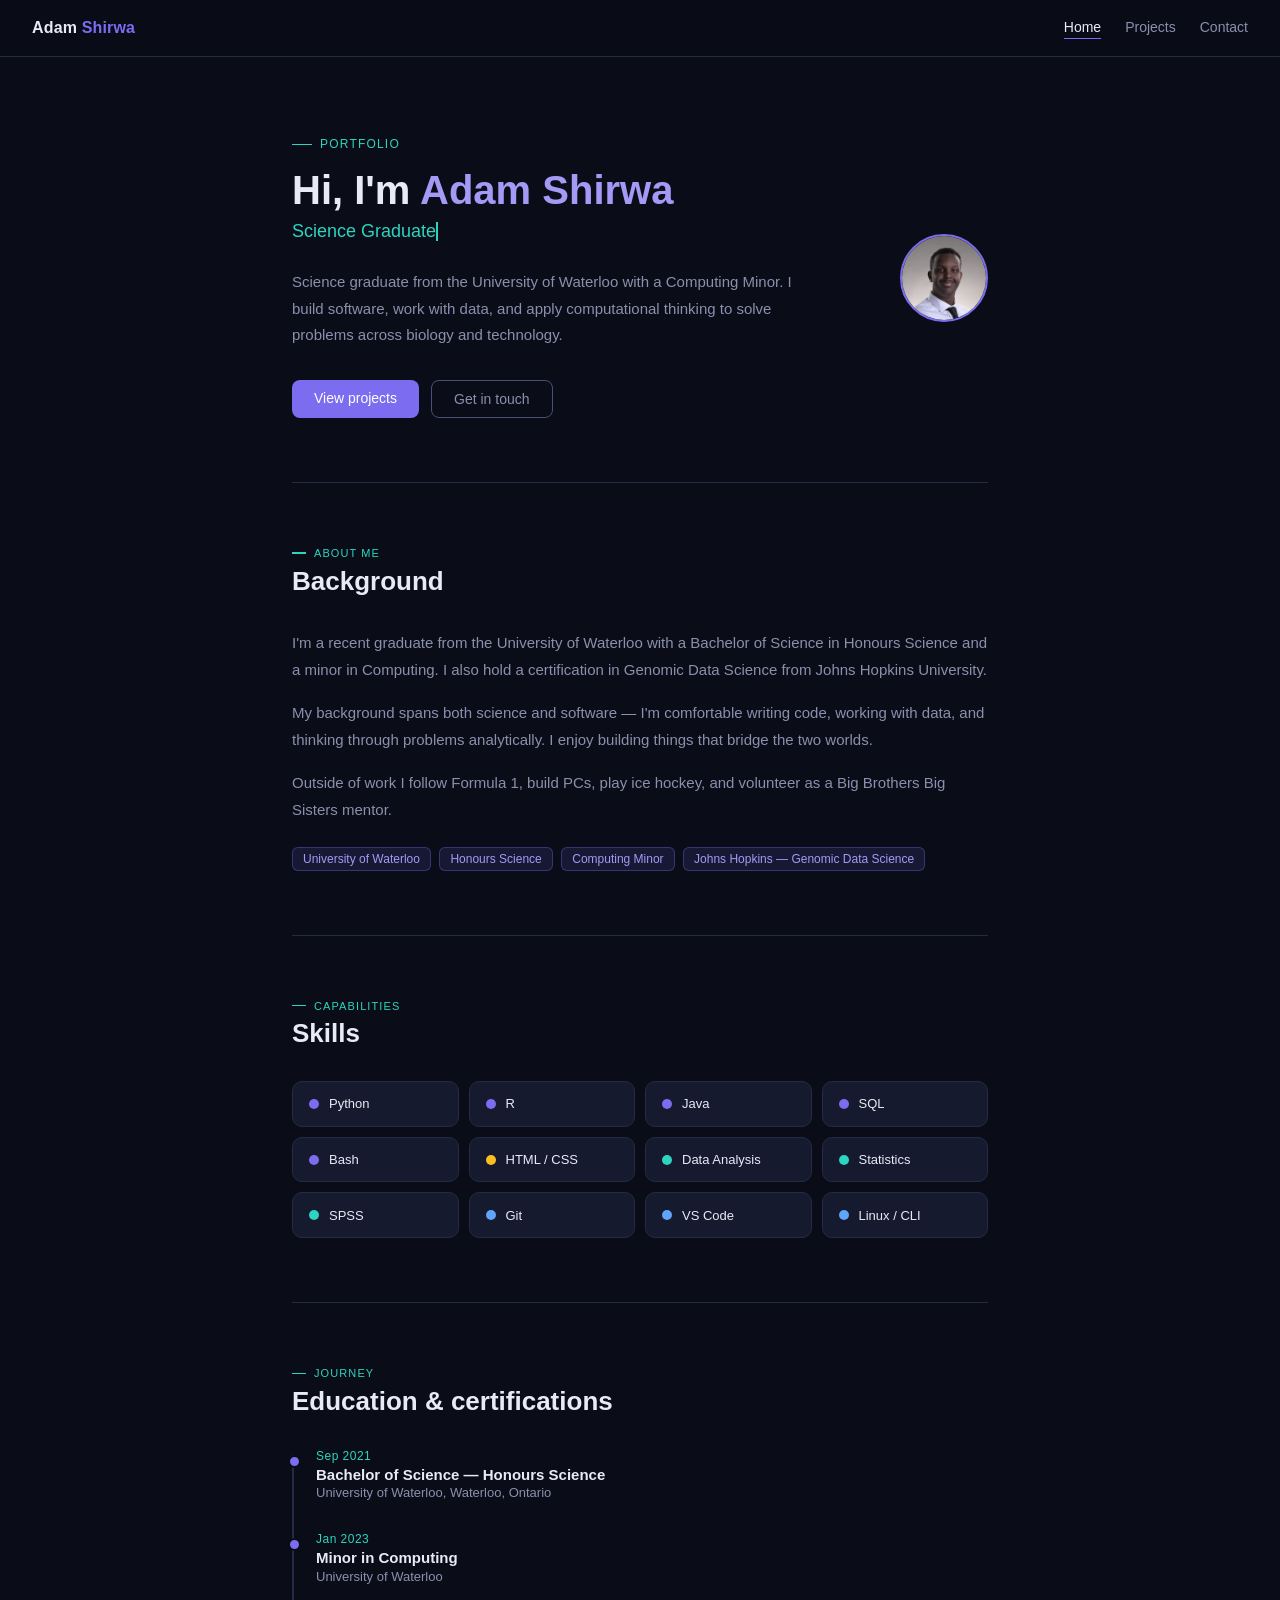
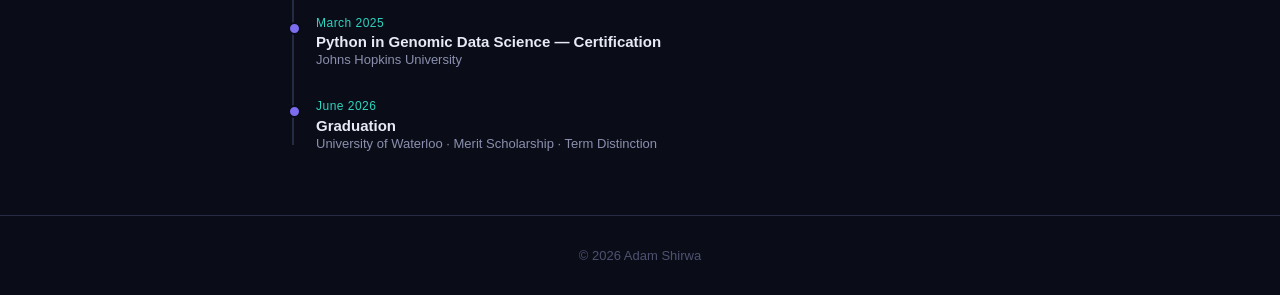
==== index.html @ c2995021 "Rebalance site toward CS/science, remove bioinformatics tools from skills" ====
<!DOCTYPE html>
<html lang="en">
<head>
  <meta charset="UTF-8">
  <meta name="viewport" content="width=device-width, initial-scale=1.0">
  <title>Adam Shirwa</title>
  <link rel="stylesheet" href="style.css">
  <link rel="icon" type="image/svg+xml" href="favicon.svg">
</head>
<body>
  <nav>
    <a href="index.html" class="nav-logo">Adam <span>Shirwa</span></a>
    <div class="nav-links">
      <a href="index.html" class="active">Home</a>
      <a href="projects.html">Projects</a>
      <a href="contact.html">Contact</a>
    </div>
  </nav>

  <main>
    <section class="hero">
      <div class="hero-content">
        <p class="hero-label">Portfolio</p>
        <h1>Hi, I'm <span class="name">Adam Shirwa</span></h1>
        <p class="hero-role"><span id="typed"></span><span class="cursor"></span></p>
        <p class="hero-sub">Science graduate from the University of Waterloo with a Computing Minor. I build software, work with data, and apply computational thinking to solve problems across biology and technology.</p>
        <div class="hero-btns">
          <a href="projects.html" class="btn-primary">View projects</a>
          <a href="contact.html" class="btn-outline">Get in touch</a>
        </div>
      </div>
      <img src="profile.jpg" alt="Adam Shirwa" class="hero-photo" onerror="this.outerHTML='<div class=\'hero-photo-placeholder\'>AS</div>'">
    </section>

    <hr class="divider">

    <section class="about fade-in">
      <p class="section-label">About me</p>
      <h2 class="section-title">Background</h2>
      <div class="about-text">
        <p>I'm a recent graduate from the University of Waterloo with a Bachelor of Science in Honours Science and a minor in Computing. I also hold a certification in Genomic Data Science from Johns Hopkins University.</p>
        <p>My background spans both science and software — I'm comfortable writing code, working with data, and thinking through problems analytically. I enjoy building things that bridge the two worlds.</p>
        <p>Outside of work I follow Formula 1, build PCs, play ice hockey, and volunteer as a Big Brothers Big Sisters mentor.</p>
        <div class="badges">
          <span class="badge">University of Waterloo</span>
          <span class="badge">Honours Science</span>
          <span class="badge">Computing Minor</span>
          <span class="badge">Johns Hopkins — Genomic Data Science</span>
        </div>
      </div>
    </section>

    <hr class="divider">

    <section class="fade-in">
      <p class="section-label">Capabilities</p>
      <h2 class="section-title">Skills</h2>
      <div class="skills-grid">
        <div class="skill-card"><span class="skill-dot purple"></span><span class="skill-name">Python</span></div>
        <div class="skill-card"><span class="skill-dot purple"></span><span class="skill-name">R</span></div>
        <div class="skill-card"><span class="skill-dot purple"></span><span class="skill-name">Java</span></div>
        <div class="skill-card"><span class="skill-dot purple"></span><span class="skill-name">SQL</span></div>
        <div class="skill-card"><span class="skill-dot purple"></span><span class="skill-name">Bash</span></div>
        <div class="skill-card"><span class="skill-dot amber"></span><span class="skill-name">HTML / CSS</span></div>
        <div class="skill-card"><span class="skill-dot teal"></span><span class="skill-name">Data Analysis</span></div>
        <div class="skill-card"><span class="skill-dot teal"></span><span class="skill-name">Statistics</span></div>
        <div class="skill-card"><span class="skill-dot teal"></span><span class="skill-name">SPSS</span></div>
        <div class="skill-card"><span class="skill-dot blue"></span><span class="skill-name">Git</span></div>
        <div class="skill-card"><span class="skill-dot blue"></span><span class="skill-name">VS Code</span></div>
        <div class="skill-card"><span class="skill-dot blue"></span><span class="skill-name">Linux / CLI</span></div>
      </div>
    </section>

    <hr class="divider">

    <section class="fade-in">
      <p class="section-label">Journey</p>
      <h2 class="section-title">Education & certifications</h2>
      <div class="timeline">
        <div class="timeline-item">
          <p class="timeline-date">Sep 2021</p>
          <p class="timeline-title">Bachelor of Science — Honours Science</p>
          <p class="timeline-sub">University of Waterloo, Waterloo, Ontario</p>
        </div>
        <div class="timeline-item">
          <p class="timeline-date">Jan 2023</p>
          <p class="timeline-title">Minor in Computing</p>
          <p class="timeline-sub">University of Waterloo</p>
        </div>
        <div class="timeline-item">
          <p class="timeline-date">March 2025</p>
          <p class="timeline-title">Python in Genomic Data Science — Certification</p>
          <p class="timeline-sub">Johns Hopkins University</p>
        </div>
        <div class="timeline-item">
          <p class="timeline-date">June 2026</p>
          <p class="timeline-title">Graduation</p>
          <p class="timeline-sub">University of Waterloo · Merit Scholarship · Term Distinction</p>
        </div>
      </div>
    </section>
  </main>

  <footer>
    <p>© 2026 Adam Shirwa</p>
  </footer>

  <script>
    const roles = ['Science Graduate', 'Software Developer', 'Data Analyst', 'Computational Thinker'];
    let roleIndex = 0, charIndex = 0, deleting = false;
    const el = document.getElementById('typed');

    function type() {
      const word = roles[roleIndex];
      if (!deleting) {
        el.textContent = word.slice(0, ++charIndex);
        if (charIndex === word.length) { deleting = true; setTimeout(type, 1800); return; }
      } else {
        el.textContent = word.slice(0, --charIndex);
        if (charIndex === 0) { deleting = false; roleIndex = (roleIndex + 1) % roles.length; }
      }
      setTimeout(type, deleting ? 45 : 80);
    }
    type();

    const observer = new IntersectionObserver(entries => {
      entries.forEach(e => { if (e.isIntersecting) { e.target.classList.add('visible'); observer.unobserve(e.target); } });
    }, { threshold: 0.12 });
    document.querySelectorAll('.fade-in').forEach(el => observer.observe(el));
  </script>
</body>
</html>
---- style.css ----
:root {
  --bg: #0a0d18;
  --surface: #111425;
  --card: #161a2e;
  --border: #252a45;
  --border-hover: #4a4f7a;
  --accent: #7c6cf0;
  --accent-light: #a599f5;
  --teal: #2dd4bf;
  --text-primary: #e8eaf6;
  --text-secondary: #8b8fad;
  --text-muted: #4e5270;
}

* { box-sizing: border-box; margin: 0; padding: 0; }

html { scroll-behavior: smooth; }

body {
  font-family: -apple-system, BlinkMacSystemFont, 'Segoe UI', sans-serif;
  background: var(--bg);
  color: var(--text-primary);
  min-height: 100vh;
  display: flex;
  flex-direction: column;
}

nav {
  display: flex;
  justify-content: space-between;
  align-items: center;
  padding: 1.2rem 2rem;
  border-bottom: 0.5px solid var(--border);
  position: sticky;
  top: 0;
  background: rgba(10, 13, 24, 0.92);
  backdrop-filter: blur(12px);
  z-index: 10;
}

.nav-logo {
  font-size: 16px;
  font-weight: 600;
  color: var(--text-primary);
  text-decoration: none;
  letter-spacing: 0.01em;
}

.nav-logo span { color: var(--accent); }

.nav-links { display: flex; gap: 1.5rem; }

.nav-links a {
  font-size: 14px;
  color: var(--text-secondary);
  text-decoration: none;
  transition: color 0.2s;
  position: relative;
  padding-bottom: 2px;
}

.nav-links a::after {
  content: '';
  position: absolute;
  bottom: -2px;
  left: 0;
  width: 0;
  height: 1.5px;
  background: var(--accent);
  transition: width 0.2s;
}

.nav-links a:hover { color: var(--text-primary); }
.nav-links a:hover::after,
.nav-links a.active::after { width: 100%; }
.nav-links a.active { color: var(--text-primary); }

main {
  flex: 1;
  max-width: 760px;
  margin: 0 auto;
  width: 100%;
  padding: 0 2rem;
}

.hero {
  padding: 5rem 0 4rem;
  display: grid;
  grid-template-columns: 1fr auto;
  gap: 2.5rem;
  align-items: center;
}

.hero-content { min-width: 0; }

.hero-label {
  font-size: 12px;
  color: var(--teal);
  letter-spacing: 0.1em;
  text-transform: uppercase;
  margin-bottom: 1rem;
  display: flex;
  align-items: center;
  gap: 8px;
}

.hero-label::before {
  content: '';
  display: inline-block;
  width: 20px;
  height: 1.5px;
  background: var(--teal);
}

.hero h1 {
  font-size: 40px;
  font-weight: 600;
  line-height: 1.15;
  color: var(--text-primary);
  margin-bottom: 0.5rem;
}

.hero h1 .name { color: var(--accent-light); }

.hero-role {
  font-size: 18px;
  font-weight: 400;
  color: var(--teal);
  min-height: 28px;
  margin-bottom: 1.25rem;
}

.cursor {
  display: inline-block;
  width: 2px;
  height: 1.1em;
  background: var(--teal);
  vertical-align: text-bottom;
  animation: blink 0.9s step-end infinite;
}

@keyframes blink { 0%,100% { opacity: 1; } 50% { opacity: 0; } }

.hero-sub {
  font-size: 15px;
  color: var(--text-secondary);
  line-height: 1.75;
  max-width: 500px;
}

.hero-btns {
  display: flex;
  gap: 12px;
  margin-top: 2rem;
}

.hero-photo {
  width: 88px;
  height: 88px;
  border-radius: 50%;
  object-fit: cover;
  border: 2px solid var(--accent);
  flex-shrink: 0;
  align-self: center;
}

.hero-photo-placeholder {
  width: 88px;
  height: 88px;
  border-radius: 50%;
  background: var(--card);
  border: 2px solid var(--accent);
  display: flex;
  align-items: center;
  justify-content: center;
  font-size: 24px;
  font-weight: 600;
  color: var(--accent-light);
  flex-shrink: 0;
  align-self: center;
}

.btn-primary {
  background: var(--accent);
  color: #fff;
  border: none;
  padding: 10px 22px;
  border-radius: 8px;
  font-size: 14px;
  cursor: pointer;
  text-decoration: none;
  display: inline-block;
  transition: background 0.2s, transform 0.15s;
}

.btn-primary:hover { background: var(--accent-light); transform: translateY(-1px); }

.btn-outline {
  background: transparent;
  color: var(--text-secondary);
  border: 0.5px solid var(--border-hover);
  padding: 10px 22px;
  border-radius: 8px;
  font-size: 14px;
  cursor: pointer;
  text-decoration: none;
  display: inline-block;
  transition: border-color 0.2s, color 0.2s, transform 0.15s;
}

.btn-outline:hover { border-color: var(--accent); color: var(--text-primary); transform: translateY(-1px); }

.divider {
  border: none;
  border-top: 0.5px solid var(--border);
  margin: 0;
}

section { padding: 4rem 0; }

.section-label {
  font-size: 11px;
  color: var(--teal);
  text-transform: uppercase;
  letter-spacing: 0.1em;
  margin-bottom: 0.4rem;
  display: flex;
  align-items: center;
  gap: 8px;
}

.section-label::before {
  content: '';
  display: inline-block;
  width: 14px;
  height: 1.5px;
  background: var(--teal);
}

.section-title {
  font-size: 26px;
  font-weight: 600;
  color: var(--text-primary);
  margin-bottom: 2rem;
}

.about-text p {
  font-size: 15px;
  color: var(--text-secondary);
  line-height: 1.8;
}

.about-text p + p { margin-top: 1rem; }

.badges { margin-top: 1.25rem; }

.badge {
  display: inline-block;
  font-size: 12px;
  background: rgba(124, 108, 240, 0.12);
  color: var(--accent-light);
  border: 0.5px solid rgba(124, 108, 240, 0.35);
  padding: 4px 10px;
  border-radius: 6px;
  margin: 0.25rem 0.25rem 0 0;
}

.skills-grid {
  display: grid;
  grid-template-columns: repeat(auto-fill, minmax(140px, 1fr));
  gap: 10px;
  margin-top: 0;
}

.skill-card {
  background: var(--card);
  border: 0.5px solid var(--border);
  border-radius: 10px;
  padding: 0.9rem 1rem;
  display: flex;
  align-items: center;
  gap: 10px;
  transition: border-color 0.2s, transform 0.2s;
}

.skill-card:hover { border-color: var(--accent); transform: translateY(-2px); }

.skill-dot {
  width: 10px;
  height: 10px;
  min-width: 10px;
  min-height: 10px;
  border-radius: 50%;
  flex-shrink: 0;
  align-self: center;
  display: block;
}

.skill-dot.purple { background: var(--accent); }
.skill-dot.teal { background: var(--teal); }
.skill-dot.blue { background: #60a5fa; }
.skill-dot.amber { background: #fbbf24; }

.skill-name { font-size: 13px; color: var(--text-primary); font-weight: 500; }

.timeline { position: relative; padding-left: 1.5rem; }

.timeline::before {
  content: '';
  position: absolute;
  left: 0;
  top: 6px;
  bottom: 6px;
  width: 1.5px;
  background: var(--border);
}

.timeline-item {
  position: relative;
  padding-bottom: 2rem;
}

.timeline-item:last-child { padding-bottom: 0; }

.timeline-item::before {
  content: '';
  position: absolute;
  left: -1.5rem;
  top: 6px;
  width: 9px;
  height: 9px;
  border-radius: 50%;
  background: var(--accent);
  border: 2px solid var(--bg);
  transform: translateX(-4px);
}

.timeline-date {
  font-size: 12px;
  color: var(--teal);
  letter-spacing: 0.04em;
  margin-bottom: 0.2rem;
}

.timeline-title {
  font-size: 15px;
  font-weight: 600;
  color: var(--text-primary);
  margin-bottom: 0.15rem;
}

.timeline-sub {
  font-size: 13px;
  color: var(--text-secondary);
}

.project-card {
  background: var(--card);
  border: 0.5px solid var(--border);
  border-radius: 12px;
  padding: 1.5rem;
  margin-bottom: 1rem;
  transition: border-color 0.25s, box-shadow 0.25s, transform 0.2s;
}

.project-card:hover {
  border-color: var(--accent);
  box-shadow: 0 0 24px rgba(124, 108, 240, 0.12);
  transform: translateY(-2px);
}

.project-header {
  display: flex;
  justify-content: space-between;
  align-items: flex-start;
  margin-bottom: 0.75rem;
}

.project-name {
  font-size: 17px;
  font-weight: 600;
  color: var(--text-primary);
}

.project-tag {
  font-size: 11px;
  background: rgba(45, 212, 191, 0.1);
  color: var(--teal);
  border: 0.5px solid rgba(45, 212, 191, 0.3);
  padding: 3px 8px;
  border-radius: 4px;
  white-space: nowrap;
}

.project-desc {
  font-size: 14px;
  color: var(--text-secondary);
  line-height: 1.65;
}

.project-placeholder { opacity: 0.4; border-style: dashed; }
.project-placeholder:hover { transform: none; box-shadow: none; border-color: var(--border); }

.project-bullets {
  margin: 0.75rem 0 0 1.1rem;
  display: flex;
  flex-direction: column;
  gap: 0.4rem;
}

.project-bullets li {
  font-size: 14px;
  color: var(--text-secondary);
  line-height: 1.6;
}

.project-tools { margin-top: 1rem; }

.project-link {
  display: inline-flex;
  align-items: center;
  gap: 6px;
  margin-top: 1rem;
  font-size: 13px;
  color: var(--accent-light);
  text-decoration: none;
  transition: color 0.2s;
}

.project-link:hover { color: var(--teal); }

.contact-links {
  display: grid;
  grid-template-columns: 1fr 1fr;
  gap: 12px;
  margin-bottom: 2rem;
}

.contact-link-card {
  background: var(--card);
  border: 0.5px solid var(--border);
  border-radius: 10px;
  padding: 1rem 1.25rem;
  display: flex;
  align-items: center;
  gap: 12px;
  text-decoration: none;
  transition: border-color 0.2s, box-shadow 0.2s;
}

.contact-link-card:hover {
  border-color: var(--accent);
  box-shadow: 0 0 16px rgba(124, 108, 240, 0.1);
}

.contact-icon {
  width: 36px;
  height: 36px;
  border-radius: 8px;
  background: rgba(124, 108, 240, 0.12);
  display: flex;
  align-items: center;
  justify-content: center;
  font-size: 18px;
  flex-shrink: 0;
}

.contact-label { font-size: 13px; color: var(--text-muted); }
.contact-value { font-size: 14px; color: var(--text-primary); font-weight: 500; }

.form-group { margin-bottom: 1rem; }

.form-group label {
  display: block;
  font-size: 13px;
  color: var(--text-secondary);
  margin-bottom: 6px;
}

.form-group input,
.form-group textarea {
  width: 100%;
  background: var(--card);
  border: 0.5px solid var(--border);
  border-radius: 8px;
  padding: 10px 14px;
  font-size: 14px;
  color: var(--text-primary);
  font-family: inherit;
  outline: none;
  transition: border-color 0.2s;
}

.form-group input:focus,
.form-group textarea:focus { border-color: var(--accent); }

.form-group textarea { resize: vertical; min-height: 120px; }

.form-submit {
  background: var(--accent);
  color: #fff;
  border: none;
  padding: 10px 24px;
  border-radius: 8px;
  font-size: 14px;
  cursor: pointer;
  font-family: inherit;
  transition: background 0.2s;
}

.form-submit:hover { background: var(--accent-light); }

.success-msg {
  display: none;
  font-size: 14px;
  color: var(--teal);
  margin-top: 0.75rem;
}

footer {
  border-top: 0.5px solid var(--border);
  text-align: center;
  padding: 2rem;
  font-size: 13px;
  color: var(--text-muted);
}

.fade-in {
  opacity: 0;
  transform: translateY(22px);
  transition: opacity 0.55s ease, transform 0.55s ease;
}

.fade-in.visible {
  opacity: 1;
  transform: translateY(0);
}

@media (max-width: 600px) {
  .hero { grid-template-columns: 1fr; }
  .hero-photo, .hero-photo-placeholder { width: 72px; height: 72px; font-size: 22px; justify-self: start; order: -1; }
  .hero h1 { font-size: 28px; }
  .contact-links { grid-template-columns: 1fr; }
  .skills-grid { grid-template-columns: repeat(auto-fill, minmax(120px, 1fr)); }
}
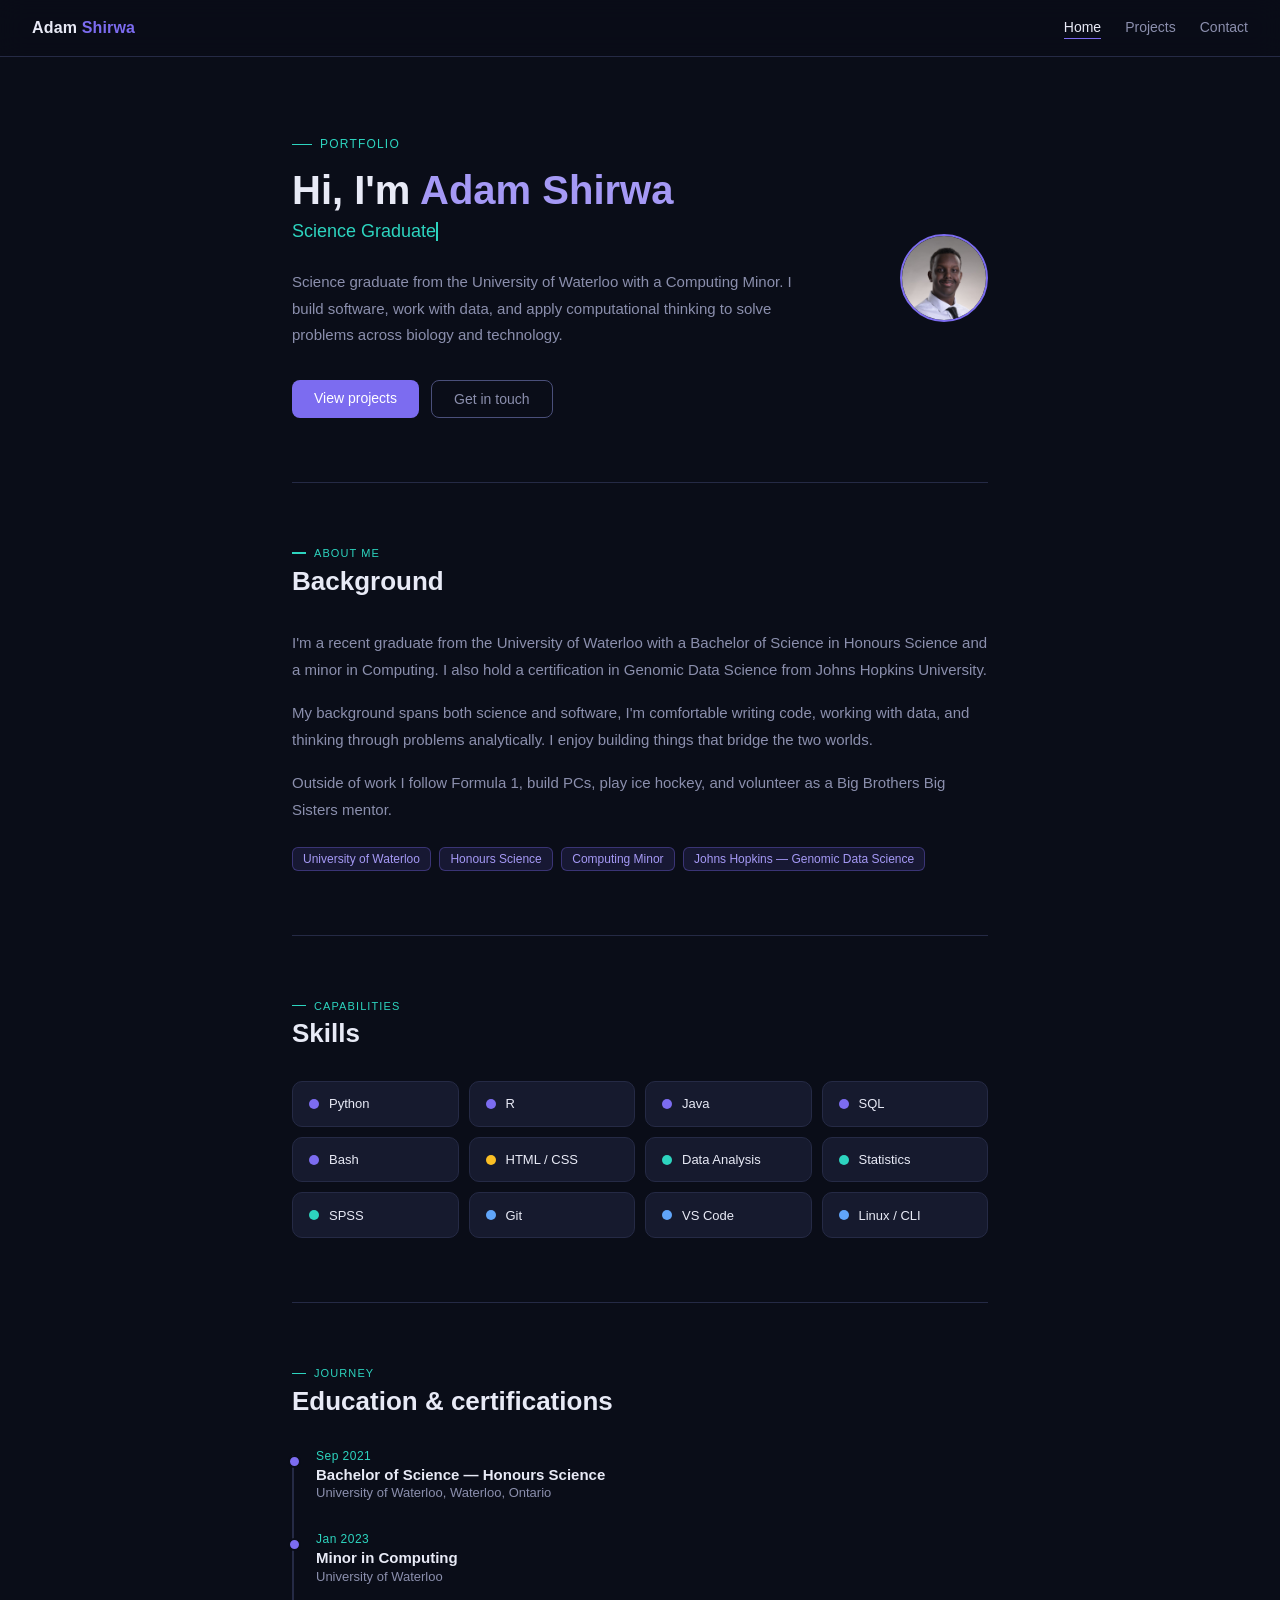
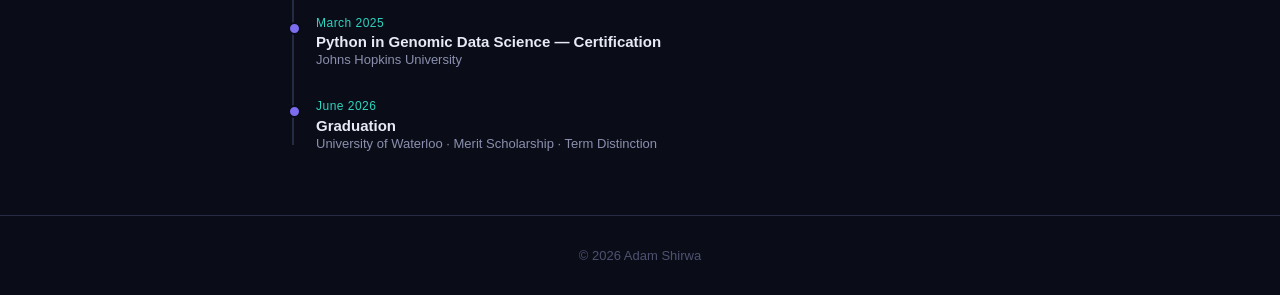
==== commit 12b79ad4: "Update index.html" ====
--- a/index.html
+++ b/index.html
@@ -39,7 +39,7 @@
       <h2 class="section-title">Background</h2>
       <div class="about-text">
         <p>I'm a recent graduate from the University of Waterloo with a Bachelor of Science in Honours Science and a minor in Computing. I also hold a certification in Genomic Data Science from Johns Hopkins University.</p>
-        <p>My background spans both science and software — I'm comfortable writing code, working with data, and thinking through problems analytically. I enjoy building things that bridge the two worlds.</p>
+        <p>My background spans both science and software, I'm comfortable writing code, working with data, and thinking through problems analytically. I enjoy building things that bridge the two worlds.</p>
         <p>Outside of work I follow Formula 1, build PCs, play ice hockey, and volunteer as a Big Brothers Big Sisters mentor.</p>
         <div class="badges">
           <span class="badge">University of Waterloo</span>
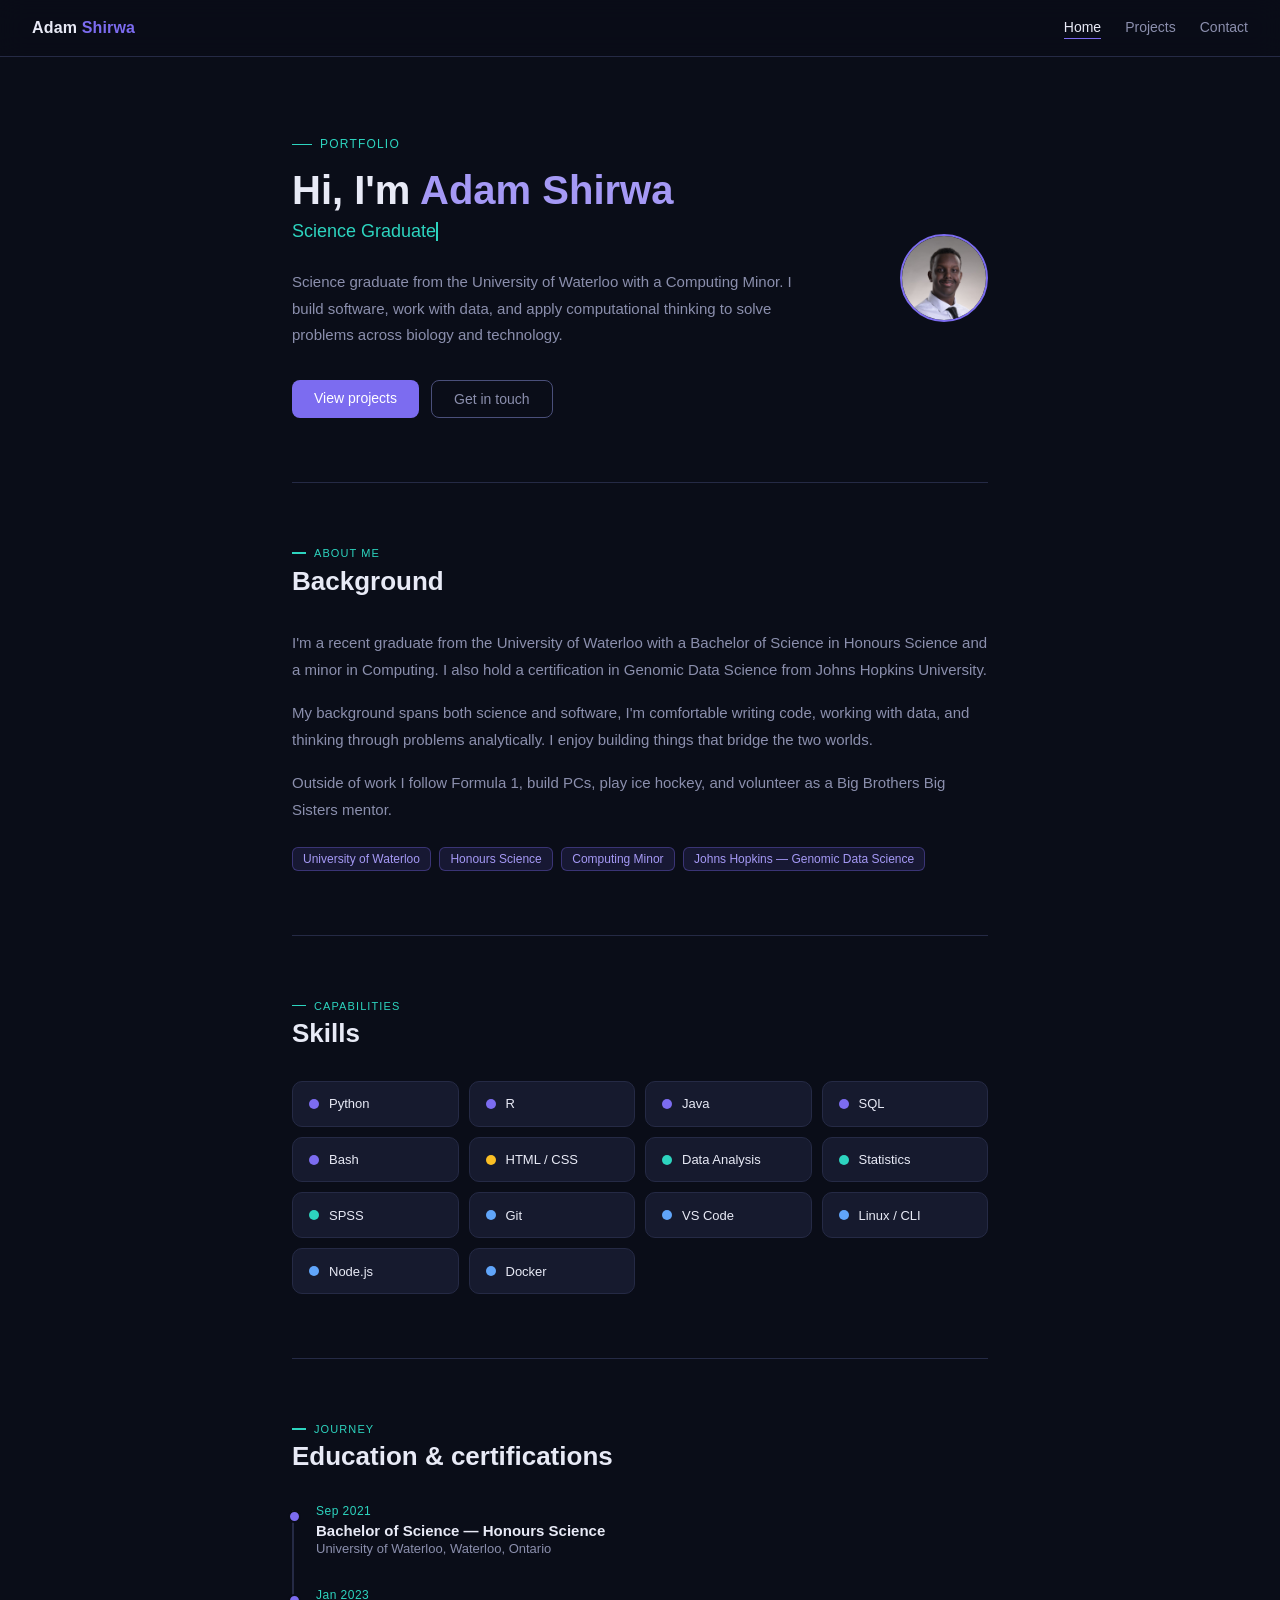
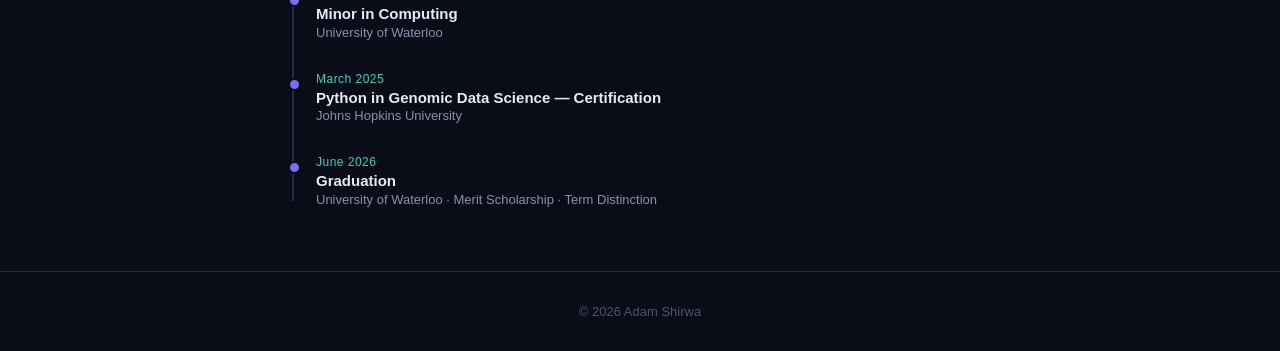
==== commit ca4cac16: "Add Radio Calico project and Node.js/Docker to skills" ====
--- a/index.html
+++ b/index.html
@@ -68,6 +68,8 @@
         <div class="skill-card"><span class="skill-dot blue"></span><span class="skill-name">Git</span></div>
         <div class="skill-card"><span class="skill-dot blue"></span><span class="skill-name">VS Code</span></div>
         <div class="skill-card"><span class="skill-dot blue"></span><span class="skill-name">Linux / CLI</span></div>
+        <div class="skill-card"><span class="skill-dot blue"></span><span class="skill-name">Node.js</span></div>
+        <div class="skill-card"><span class="skill-dot blue"></span><span class="skill-name">Docker</span></div>
       </div>
     </section>
 
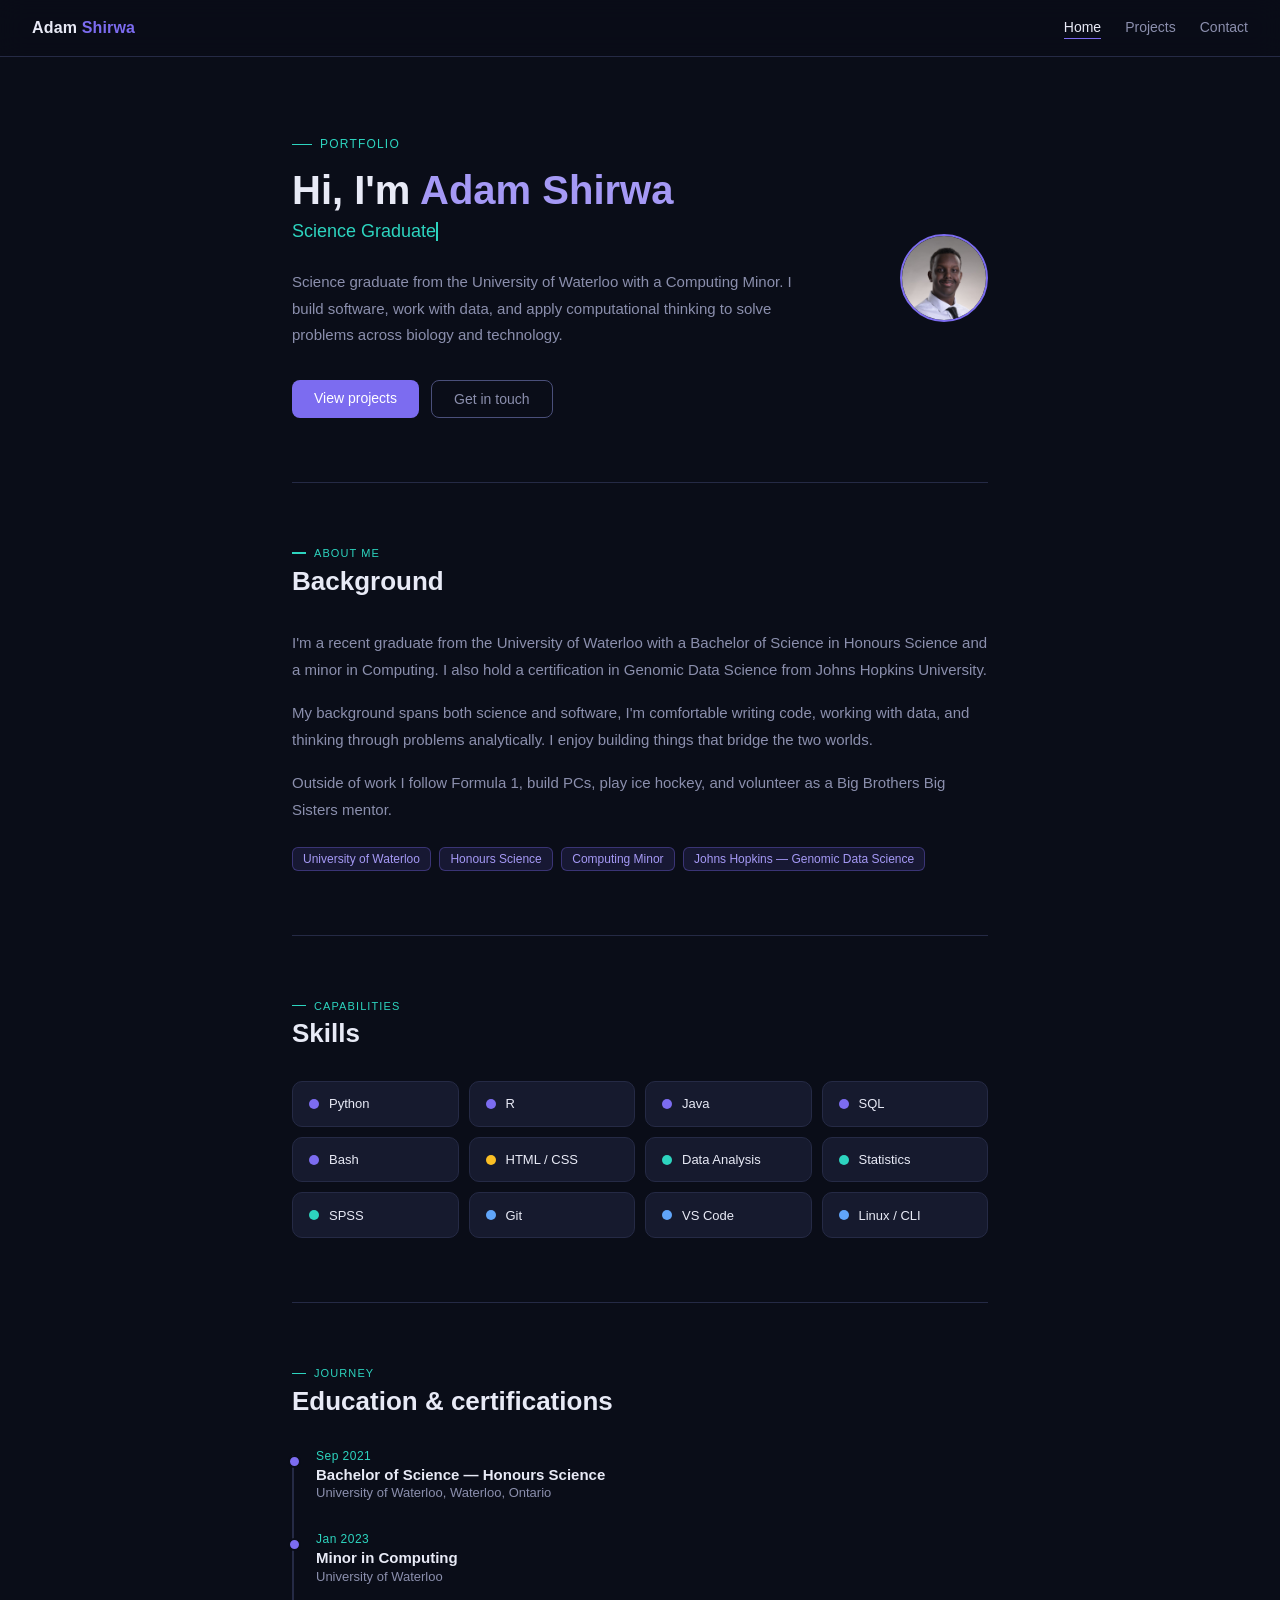
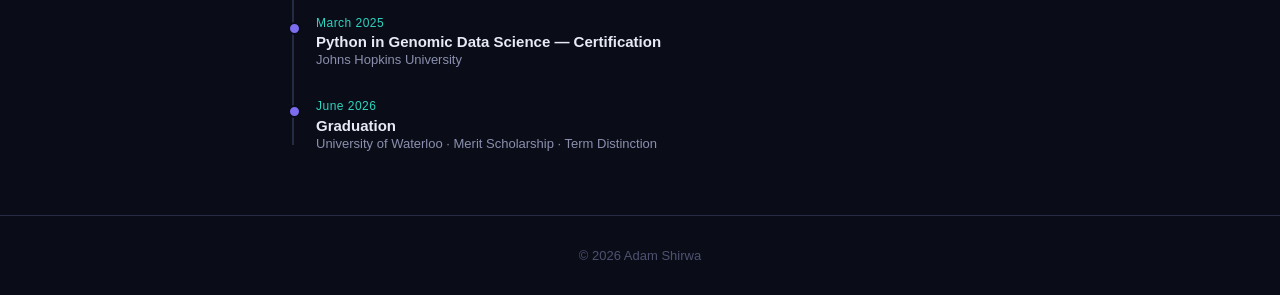
==== commit 6dc26c5a: "Reframe Radio Calico as AI-directed project, remove unearned skills" ====
--- a/index.html
+++ b/index.html
@@ -68,8 +68,6 @@
         <div class="skill-card"><span class="skill-dot blue"></span><span class="skill-name">Git</span></div>
         <div class="skill-card"><span class="skill-dot blue"></span><span class="skill-name">VS Code</span></div>
         <div class="skill-card"><span class="skill-dot blue"></span><span class="skill-name">Linux / CLI</span></div>
-        <div class="skill-card"><span class="skill-dot blue"></span><span class="skill-name">Node.js</span></div>
-        <div class="skill-card"><span class="skill-dot blue"></span><span class="skill-name">Docker</span></div>
       </div>
     </section>
 
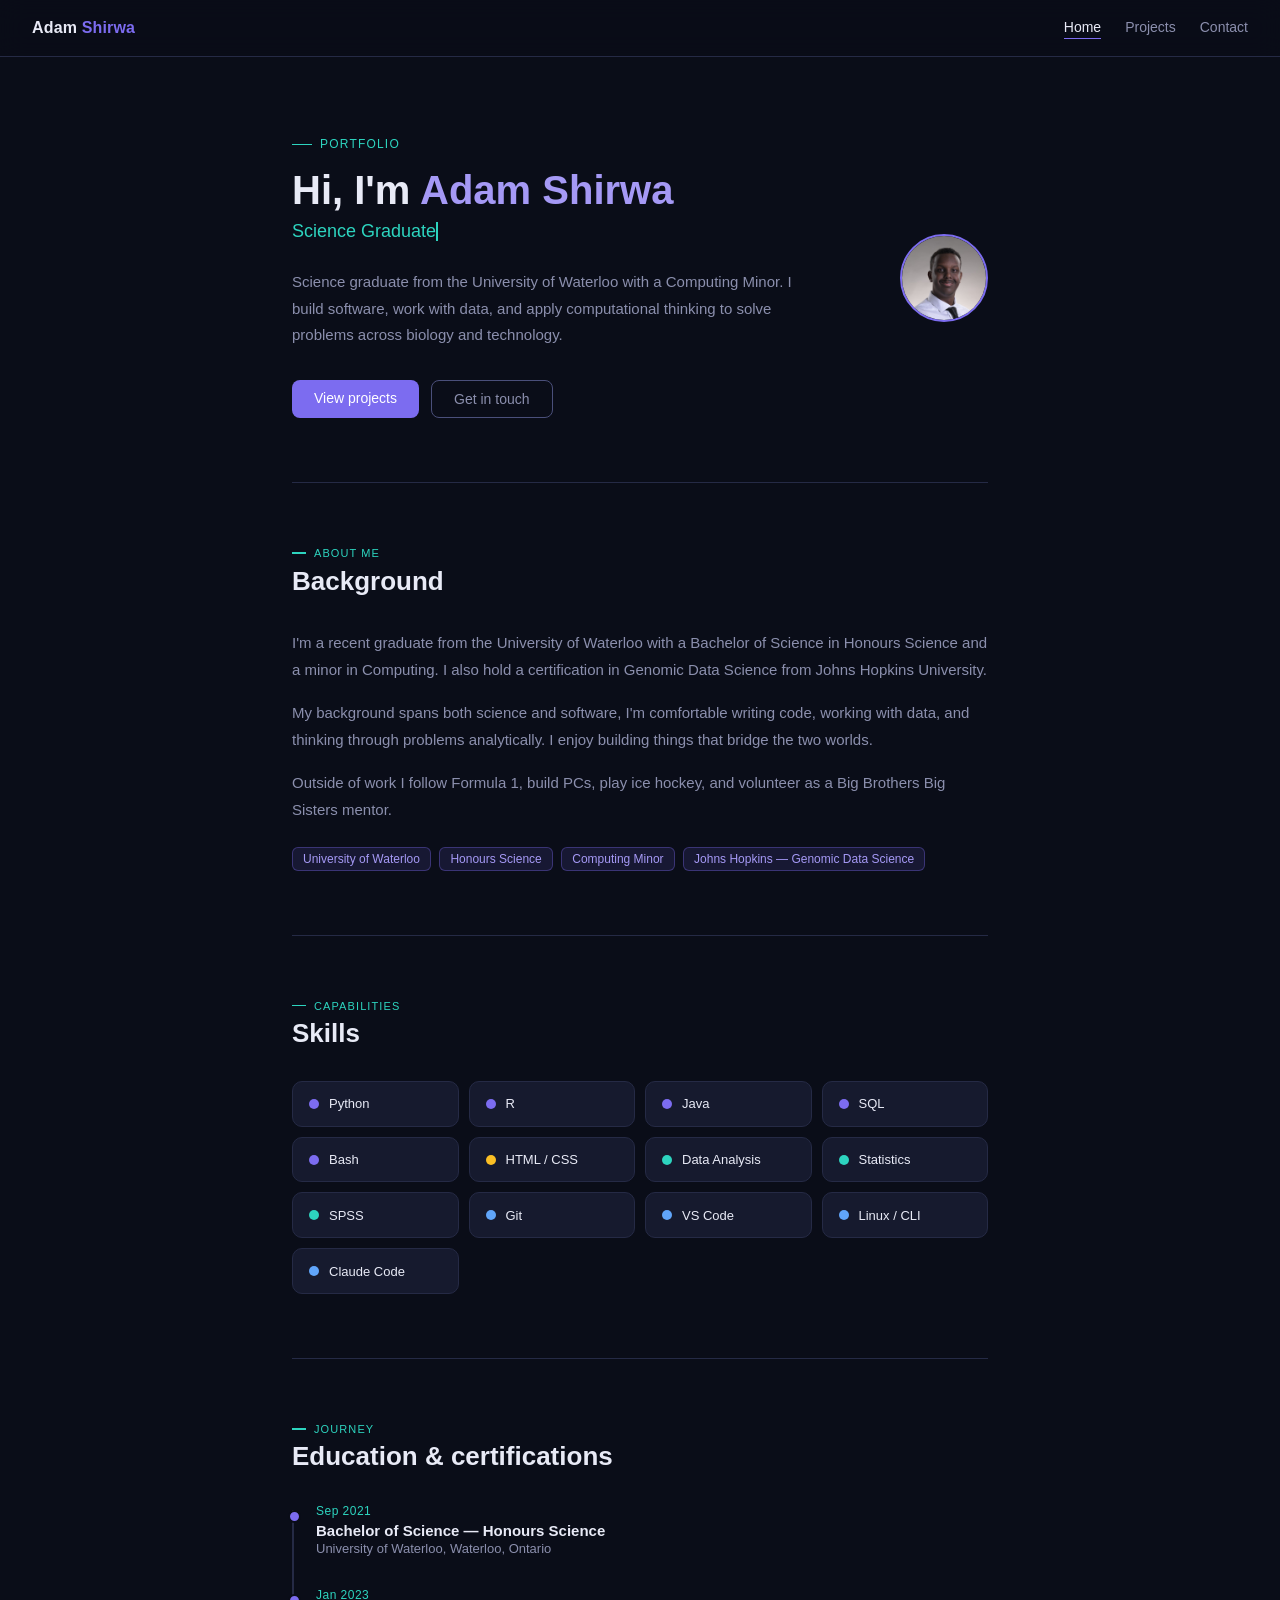
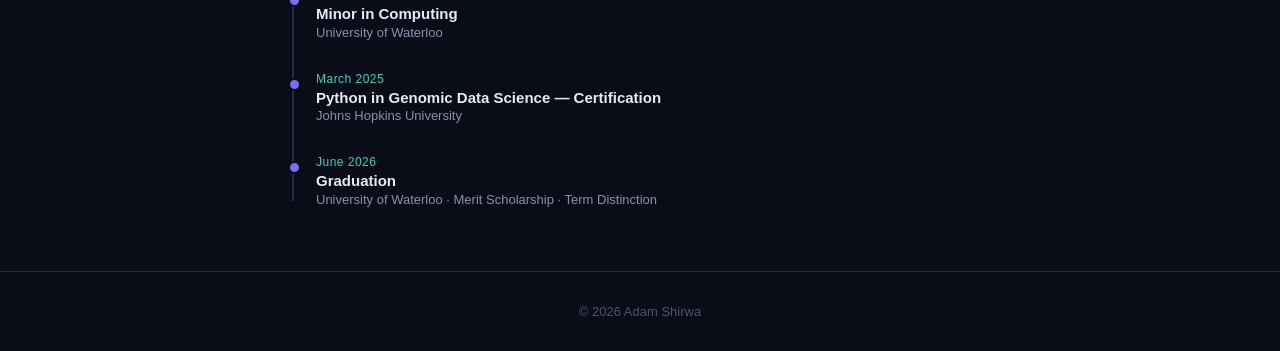
==== commit abad1c99: "Add Claude Code to skills" ====
--- a/index.html
+++ b/index.html
@@ -68,6 +68,7 @@
         <div class="skill-card"><span class="skill-dot blue"></span><span class="skill-name">Git</span></div>
         <div class="skill-card"><span class="skill-dot blue"></span><span class="skill-name">VS Code</span></div>
         <div class="skill-card"><span class="skill-dot blue"></span><span class="skill-name">Linux / CLI</span></div>
+        <div class="skill-card"><span class="skill-dot blue"></span><span class="skill-name">Claude Code</span></div>
       </div>
     </section>
 
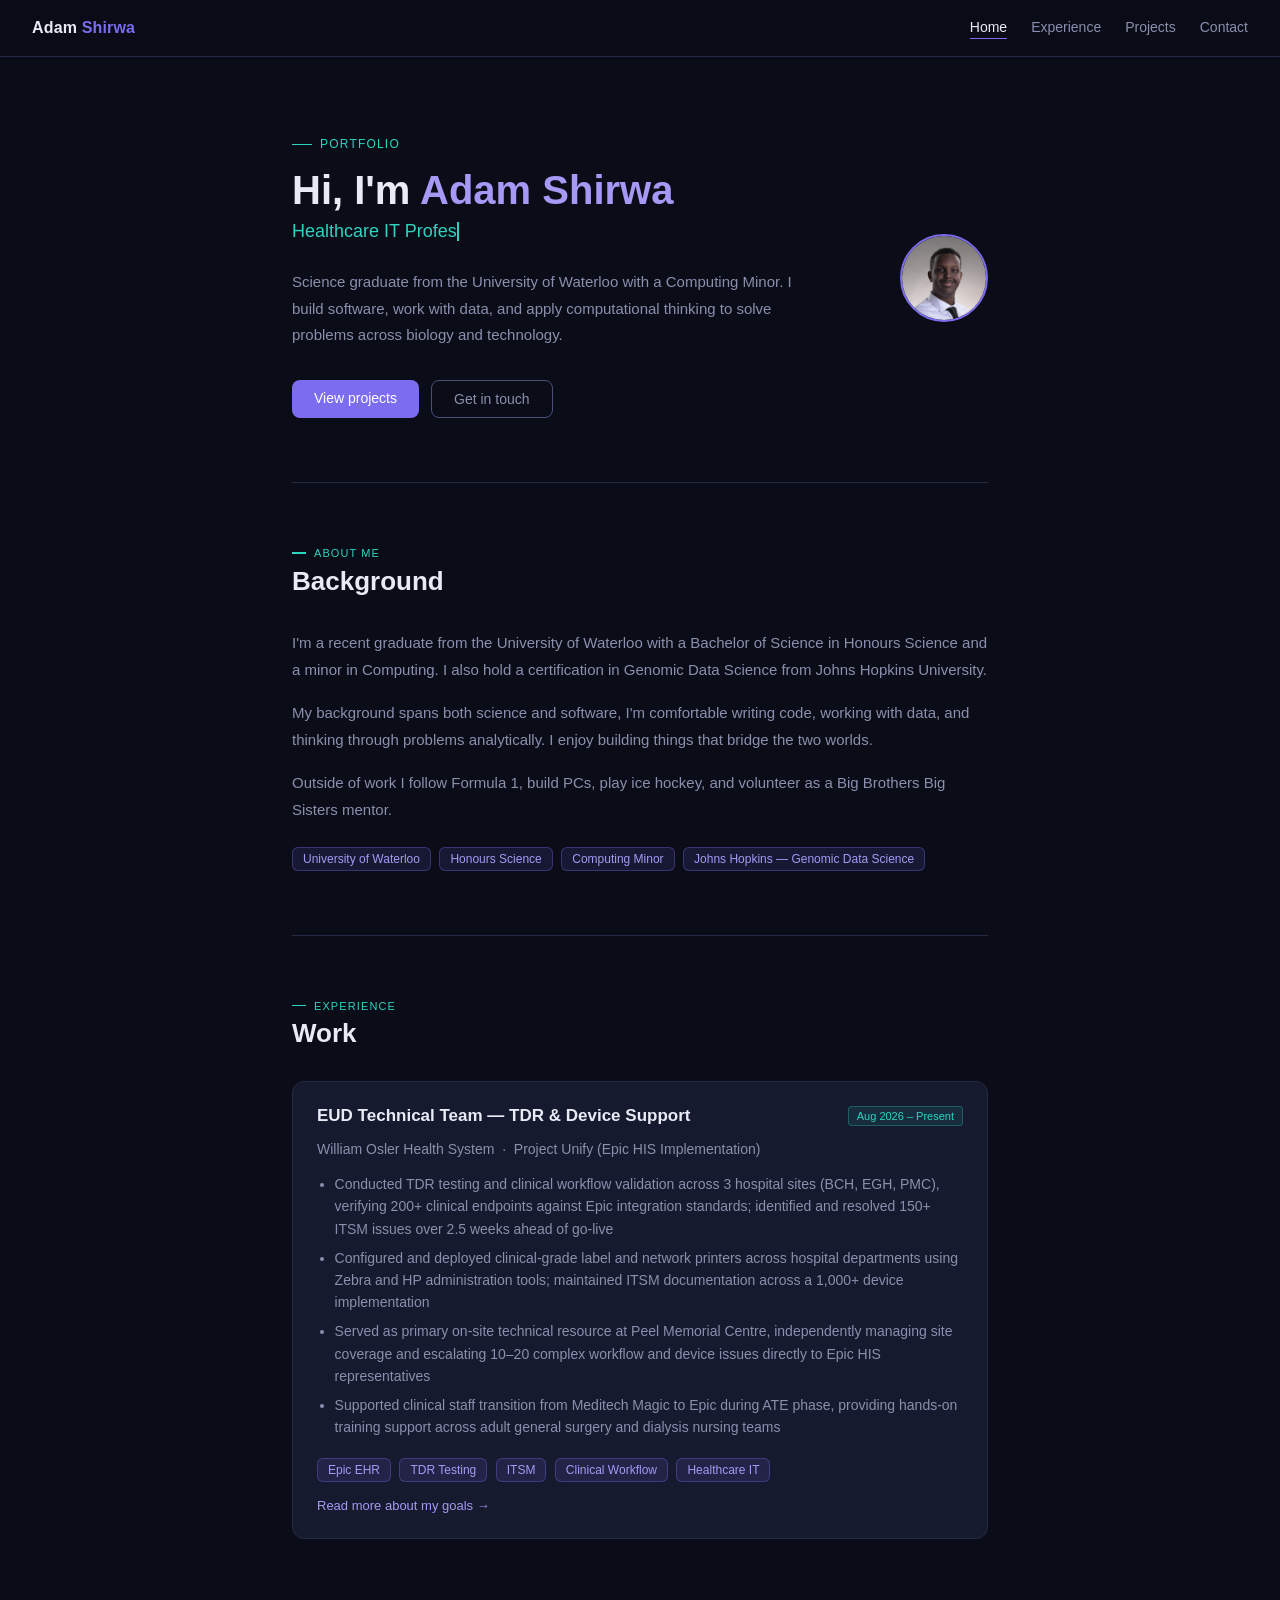
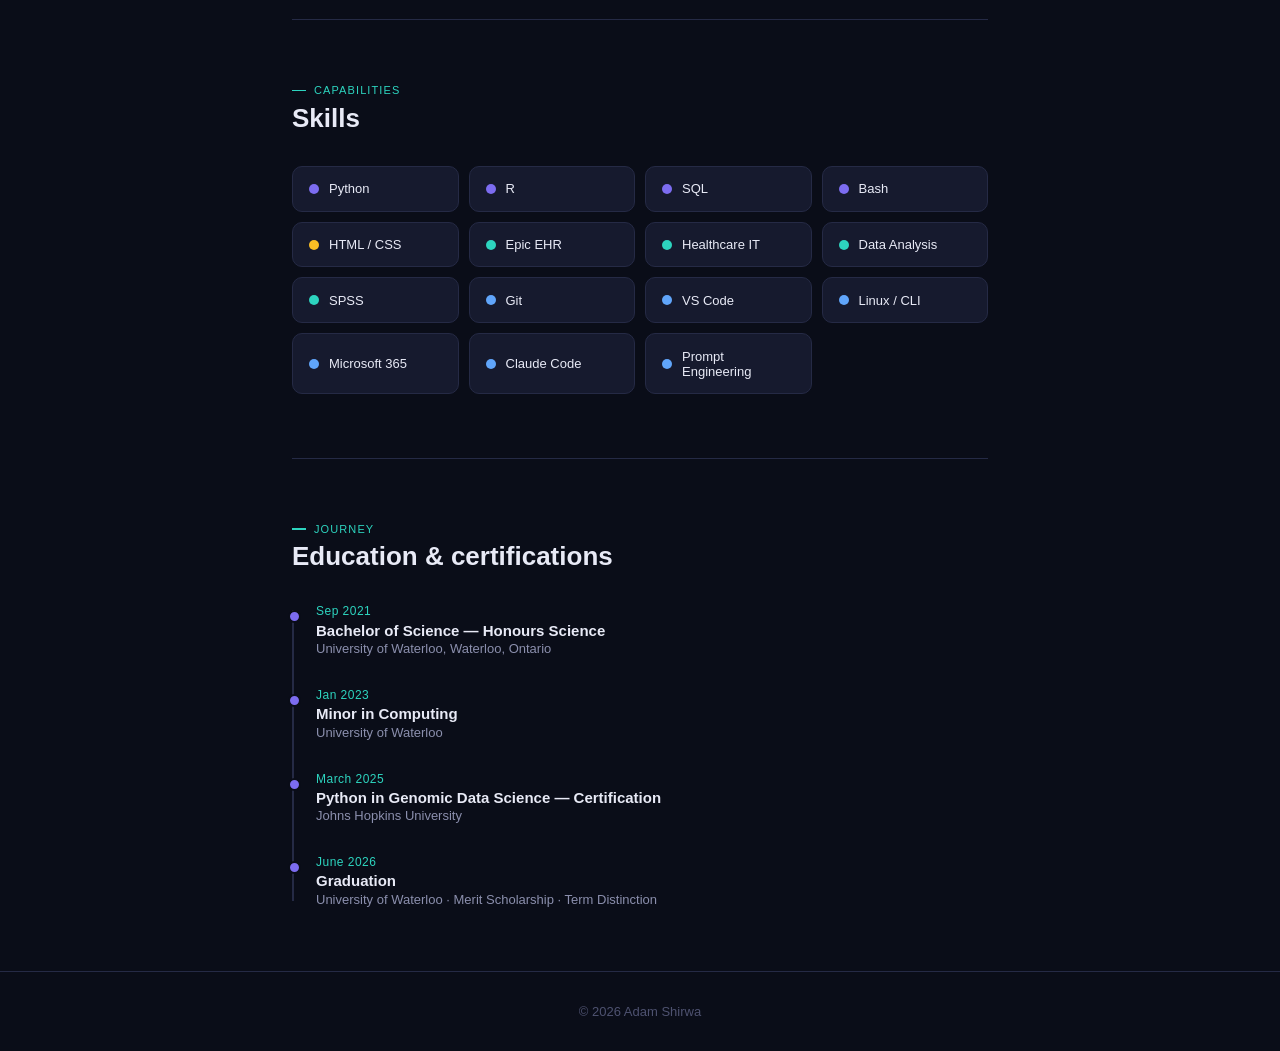
==== commit 1160e504: "Add work experience, Epic goal page, and update nav Co-Authored-By: Claude Sonnet 4.6 <noreply@anthr" ====
--- a/index.html
+++ b/index.html
@@ -12,6 +12,7 @@
     <a href="index.html" class="nav-logo">Adam <span>Shirwa</span></a>
     <div class="nav-links">
       <a href="index.html" class="active">Home</a>
+      <a href="work.html">Experience</a>
       <a href="projects.html">Projects</a>
       <a href="contact.html">Contact</a>
     </div>
@@ -53,22 +54,52 @@
     <hr class="divider">
 
     <section class="fade-in">
+      <p class="section-label">Experience</p>
+      <h2 class="section-title">Work</h2>
+      <div class="project-card">
+        <div class="project-header">
+          <span class="project-name">EUD Technical Team — TDR & Device Support</span>
+          <span class="project-tag">Aug 2026 – Present</span>
+        </div>
+        <p class="project-desc" style="margin-bottom:0.75rem;">William Osler Health System &nbsp;·&nbsp; Project Unify (Epic HIS Implementation)</p>
+        <ul class="project-bullets">
+          <li>Conducted TDR testing and clinical workflow validation across 3 hospital sites (BCH, EGH, PMC), verifying 200+ clinical endpoints against Epic integration standards; identified and resolved 150+ ITSM issues over 2.5 weeks ahead of go-live</li>
+          <li>Configured and deployed clinical-grade label and network printers across hospital departments using Zebra and HP administration tools; maintained ITSM documentation across a 1,000+ device implementation</li>
+          <li>Served as primary on-site technical resource at Peel Memorial Centre, independently managing site coverage and escalating 10–20 complex workflow and device issues directly to Epic HIS representatives</li>
+          <li>Supported clinical staff transition from Meditech Magic to Epic during ATE phase, providing hands-on training support across adult general surgery and dialysis nursing teams</li>
+        </ul>
+        <div class="project-tools" style="margin-top:1rem;">
+          <span class="badge">Epic EHR</span>
+          <span class="badge">TDR Testing</span>
+          <span class="badge">ITSM</span>
+          <span class="badge">Clinical Workflow</span>
+          <span class="badge">Healthcare IT</span>
+        </div>
+        <a class="project-link" href="work.html">Read more about my goals →</a>
+      </div>
+    </section>
+
+    <hr class="divider">
+
+    <section class="fade-in">
       <p class="section-label">Capabilities</p>
       <h2 class="section-title">Skills</h2>
       <div class="skills-grid">
         <div class="skill-card"><span class="skill-dot purple"></span><span class="skill-name">Python</span></div>
         <div class="skill-card"><span class="skill-dot purple"></span><span class="skill-name">R</span></div>
-        <div class="skill-card"><span class="skill-dot purple"></span><span class="skill-name">Java</span></div>
         <div class="skill-card"><span class="skill-dot purple"></span><span class="skill-name">SQL</span></div>
         <div class="skill-card"><span class="skill-dot purple"></span><span class="skill-name">Bash</span></div>
         <div class="skill-card"><span class="skill-dot amber"></span><span class="skill-name">HTML / CSS</span></div>
+        <div class="skill-card"><span class="skill-dot teal"></span><span class="skill-name">Epic EHR</span></div>
+        <div class="skill-card"><span class="skill-dot teal"></span><span class="skill-name">Healthcare IT</span></div>
         <div class="skill-card"><span class="skill-dot teal"></span><span class="skill-name">Data Analysis</span></div>
-        <div class="skill-card"><span class="skill-dot teal"></span><span class="skill-name">Statistics</span></div>
         <div class="skill-card"><span class="skill-dot teal"></span><span class="skill-name">SPSS</span></div>
         <div class="skill-card"><span class="skill-dot blue"></span><span class="skill-name">Git</span></div>
         <div class="skill-card"><span class="skill-dot blue"></span><span class="skill-name">VS Code</span></div>
         <div class="skill-card"><span class="skill-dot blue"></span><span class="skill-name">Linux / CLI</span></div>
+        <div class="skill-card"><span class="skill-dot blue"></span><span class="skill-name">Microsoft 365</span></div>
         <div class="skill-card"><span class="skill-dot blue"></span><span class="skill-name">Claude Code</span></div>
+        <div class="skill-card"><span class="skill-dot blue"></span><span class="skill-name">Prompt Engineering</span></div>
       </div>
     </section>
 
@@ -107,7 +138,7 @@
   </footer>
 
   <script>
-    const roles = ['Science Graduate', 'Software Developer', 'Data Analyst', 'Computational Thinker'];
+    const roles = ['Healthcare IT Professional', 'Science Graduate', 'Software Developer', 'Data Analyst'];
     let roleIndex = 0, charIndex = 0, deleting = false;
     const el = document.getElementById('typed');
 
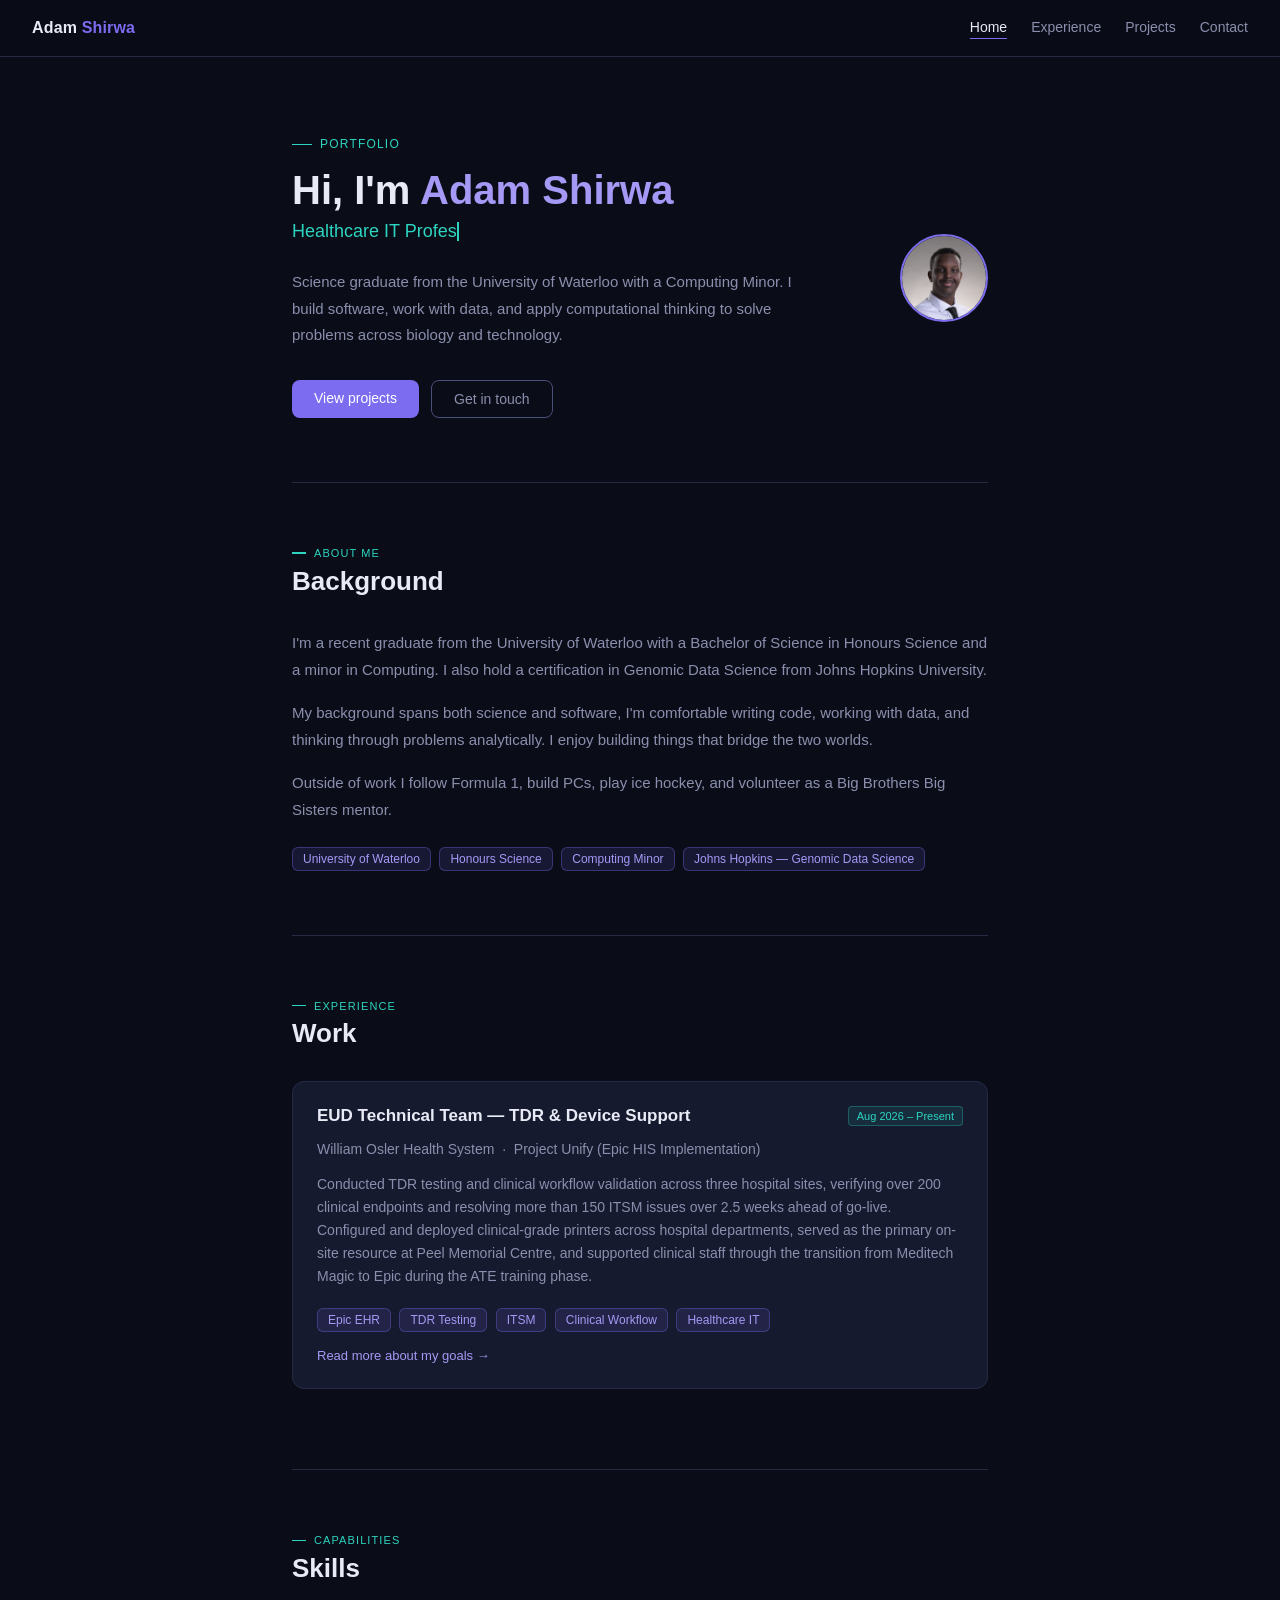
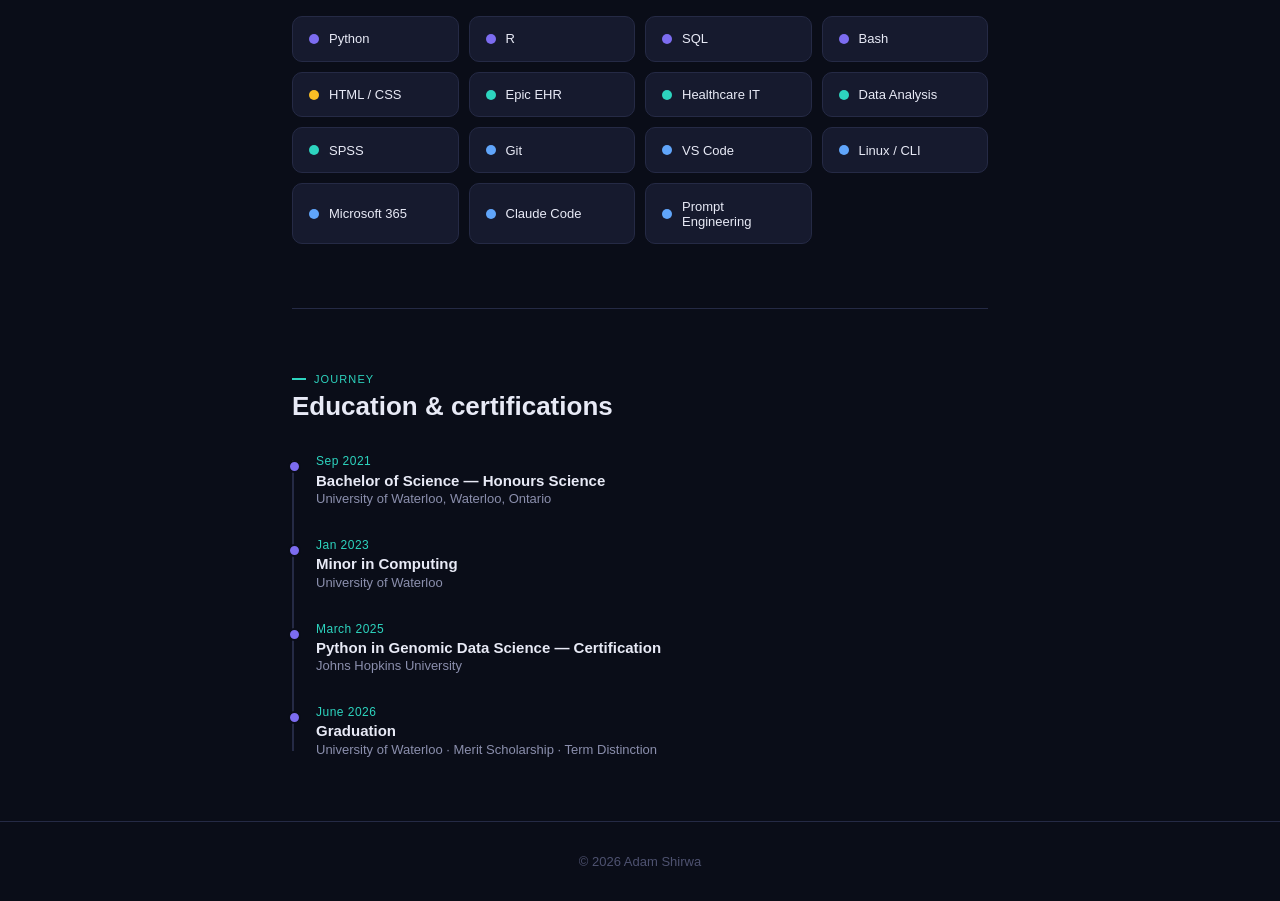
==== commit c6561037: "Remove bullet lists, reframe background as strength not exception Co-Authored-By: Claude Sonnet 4.6 " ====
--- a/index.html
+++ b/index.html
@@ -62,12 +62,7 @@
           <span class="project-tag">Aug 2026 – Present</span>
         </div>
         <p class="project-desc" style="margin-bottom:0.75rem;">William Osler Health System &nbsp;·&nbsp; Project Unify (Epic HIS Implementation)</p>
-        <ul class="project-bullets">
-          <li>Conducted TDR testing and clinical workflow validation across 3 hospital sites (BCH, EGH, PMC), verifying 200+ clinical endpoints against Epic integration standards; identified and resolved 150+ ITSM issues over 2.5 weeks ahead of go-live</li>
-          <li>Configured and deployed clinical-grade label and network printers across hospital departments using Zebra and HP administration tools; maintained ITSM documentation across a 1,000+ device implementation</li>
-          <li>Served as primary on-site technical resource at Peel Memorial Centre, independently managing site coverage and escalating 10–20 complex workflow and device issues directly to Epic HIS representatives</li>
-          <li>Supported clinical staff transition from Meditech Magic to Epic during ATE phase, providing hands-on training support across adult general surgery and dialysis nursing teams</li>
-        </ul>
+        <p class="project-desc" style="margin-top:0.75rem;">Conducted TDR testing and clinical workflow validation across three hospital sites, verifying over 200 clinical endpoints and resolving more than 150 ITSM issues over 2.5 weeks ahead of go-live. Configured and deployed clinical-grade printers across hospital departments, served as the primary on-site resource at Peel Memorial Centre, and supported clinical staff through the transition from Meditech Magic to Epic during the ATE training phase.</p>
         <div class="project-tools" style="margin-top:1rem;">
           <span class="badge">Epic EHR</span>
           <span class="badge">TDR Testing</span>
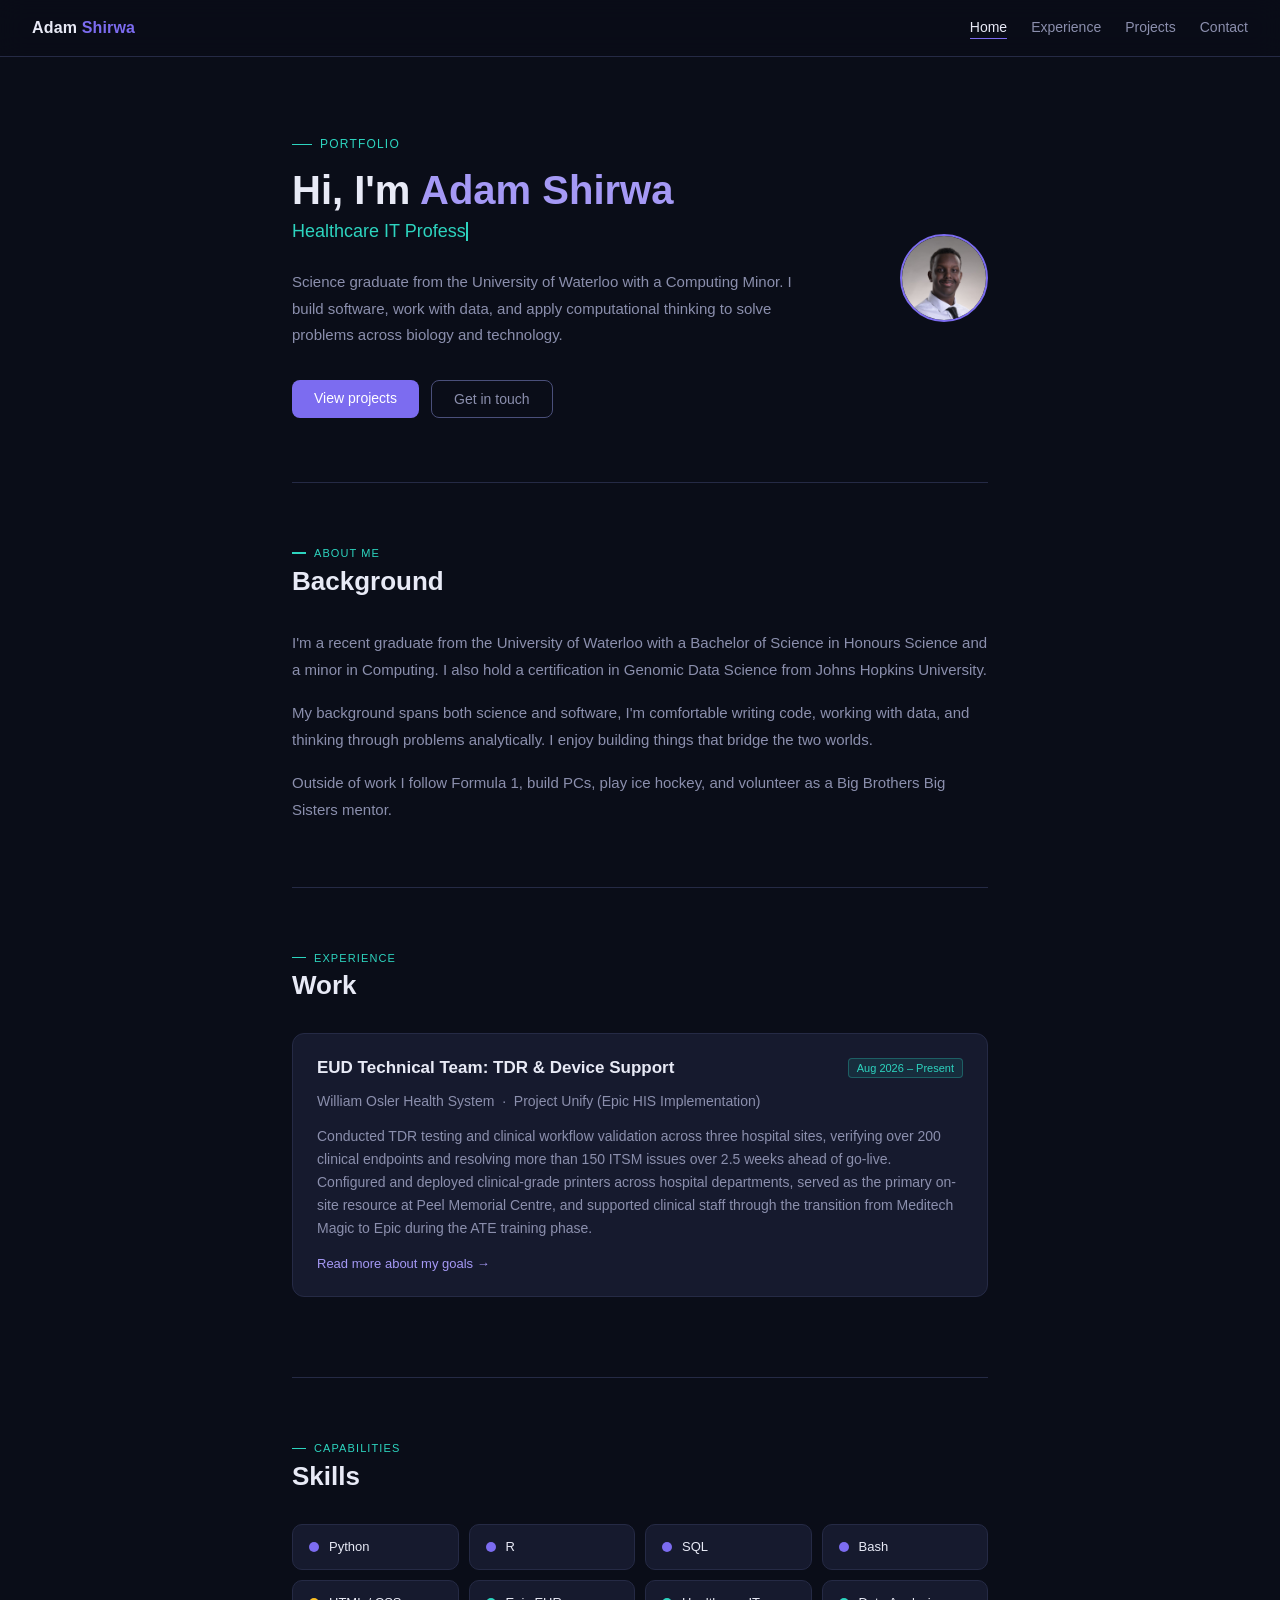
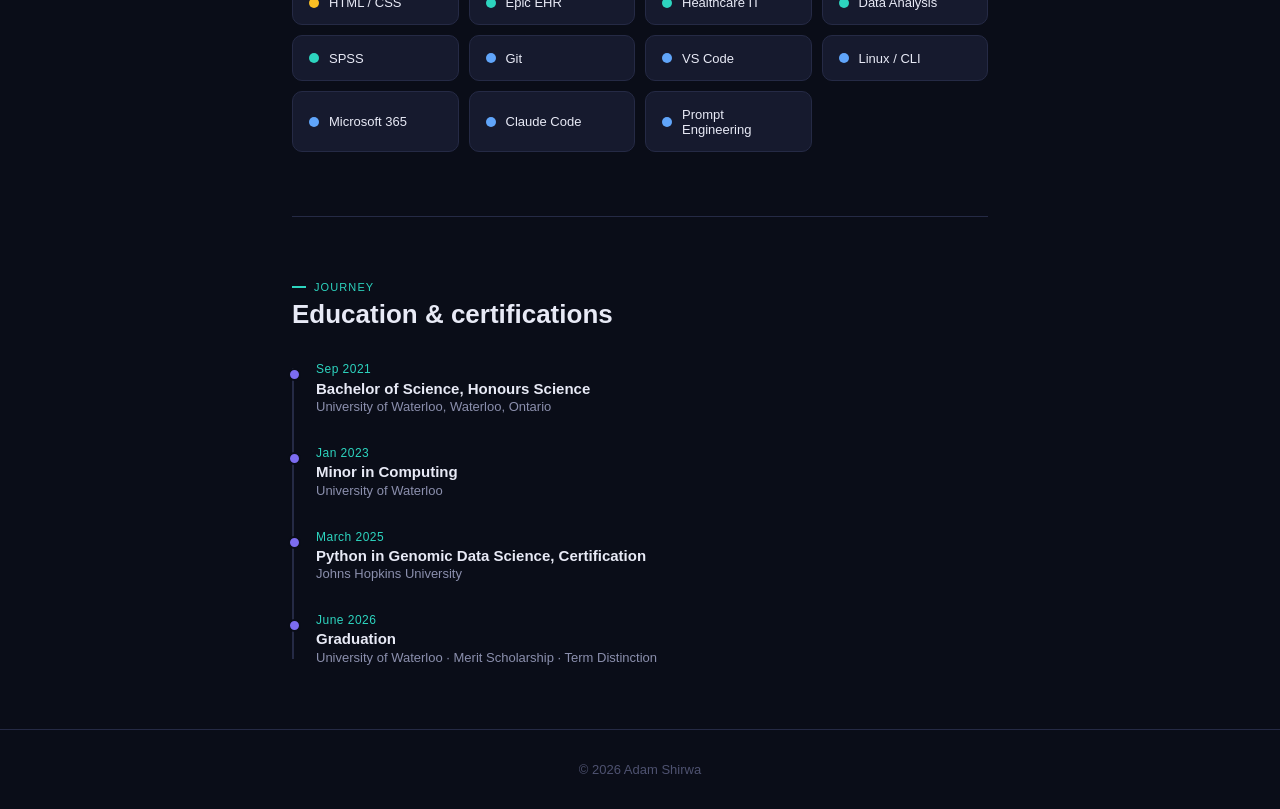
==== commit 070517c9: "Remove all badge chips and em dashes, rewrite Epic goal paragraphs Removed badge/pill elements from " ====
--- a/index.html
+++ b/index.html
@@ -42,12 +42,6 @@
         <p>I'm a recent graduate from the University of Waterloo with a Bachelor of Science in Honours Science and a minor in Computing. I also hold a certification in Genomic Data Science from Johns Hopkins University.</p>
         <p>My background spans both science and software, I'm comfortable writing code, working with data, and thinking through problems analytically. I enjoy building things that bridge the two worlds.</p>
         <p>Outside of work I follow Formula 1, build PCs, play ice hockey, and volunteer as a Big Brothers Big Sisters mentor.</p>
-        <div class="badges">
-          <span class="badge">University of Waterloo</span>
-          <span class="badge">Honours Science</span>
-          <span class="badge">Computing Minor</span>
-          <span class="badge">Johns Hopkins — Genomic Data Science</span>
-        </div>
       </div>
     </section>
 
@@ -58,18 +52,11 @@
       <h2 class="section-title">Work</h2>
       <div class="project-card">
         <div class="project-header">
-          <span class="project-name">EUD Technical Team — TDR & Device Support</span>
+          <span class="project-name">EUD Technical Team: TDR & Device Support</span>
           <span class="project-tag">Aug 2026 – Present</span>
         </div>
         <p class="project-desc" style="margin-bottom:0.75rem;">William Osler Health System &nbsp;·&nbsp; Project Unify (Epic HIS Implementation)</p>
         <p class="project-desc" style="margin-top:0.75rem;">Conducted TDR testing and clinical workflow validation across three hospital sites, verifying over 200 clinical endpoints and resolving more than 150 ITSM issues over 2.5 weeks ahead of go-live. Configured and deployed clinical-grade printers across hospital departments, served as the primary on-site resource at Peel Memorial Centre, and supported clinical staff through the transition from Meditech Magic to Epic during the ATE training phase.</p>
-        <div class="project-tools" style="margin-top:1rem;">
-          <span class="badge">Epic EHR</span>
-          <span class="badge">TDR Testing</span>
-          <span class="badge">ITSM</span>
-          <span class="badge">Clinical Workflow</span>
-          <span class="badge">Healthcare IT</span>
-        </div>
         <a class="project-link" href="work.html">Read more about my goals →</a>
       </div>
     </section>
@@ -106,7 +93,7 @@
       <div class="timeline">
         <div class="timeline-item">
           <p class="timeline-date">Sep 2021</p>
-          <p class="timeline-title">Bachelor of Science — Honours Science</p>
+          <p class="timeline-title">Bachelor of Science, Honours Science</p>
           <p class="timeline-sub">University of Waterloo, Waterloo, Ontario</p>
         </div>
         <div class="timeline-item">
@@ -116,7 +103,7 @@
         </div>
         <div class="timeline-item">
           <p class="timeline-date">March 2025</p>
-          <p class="timeline-title">Python in Genomic Data Science — Certification</p>
+          <p class="timeline-title">Python in Genomic Data Science, Certification</p>
           <p class="timeline-sub">Johns Hopkins University</p>
         </div>
         <div class="timeline-item">
